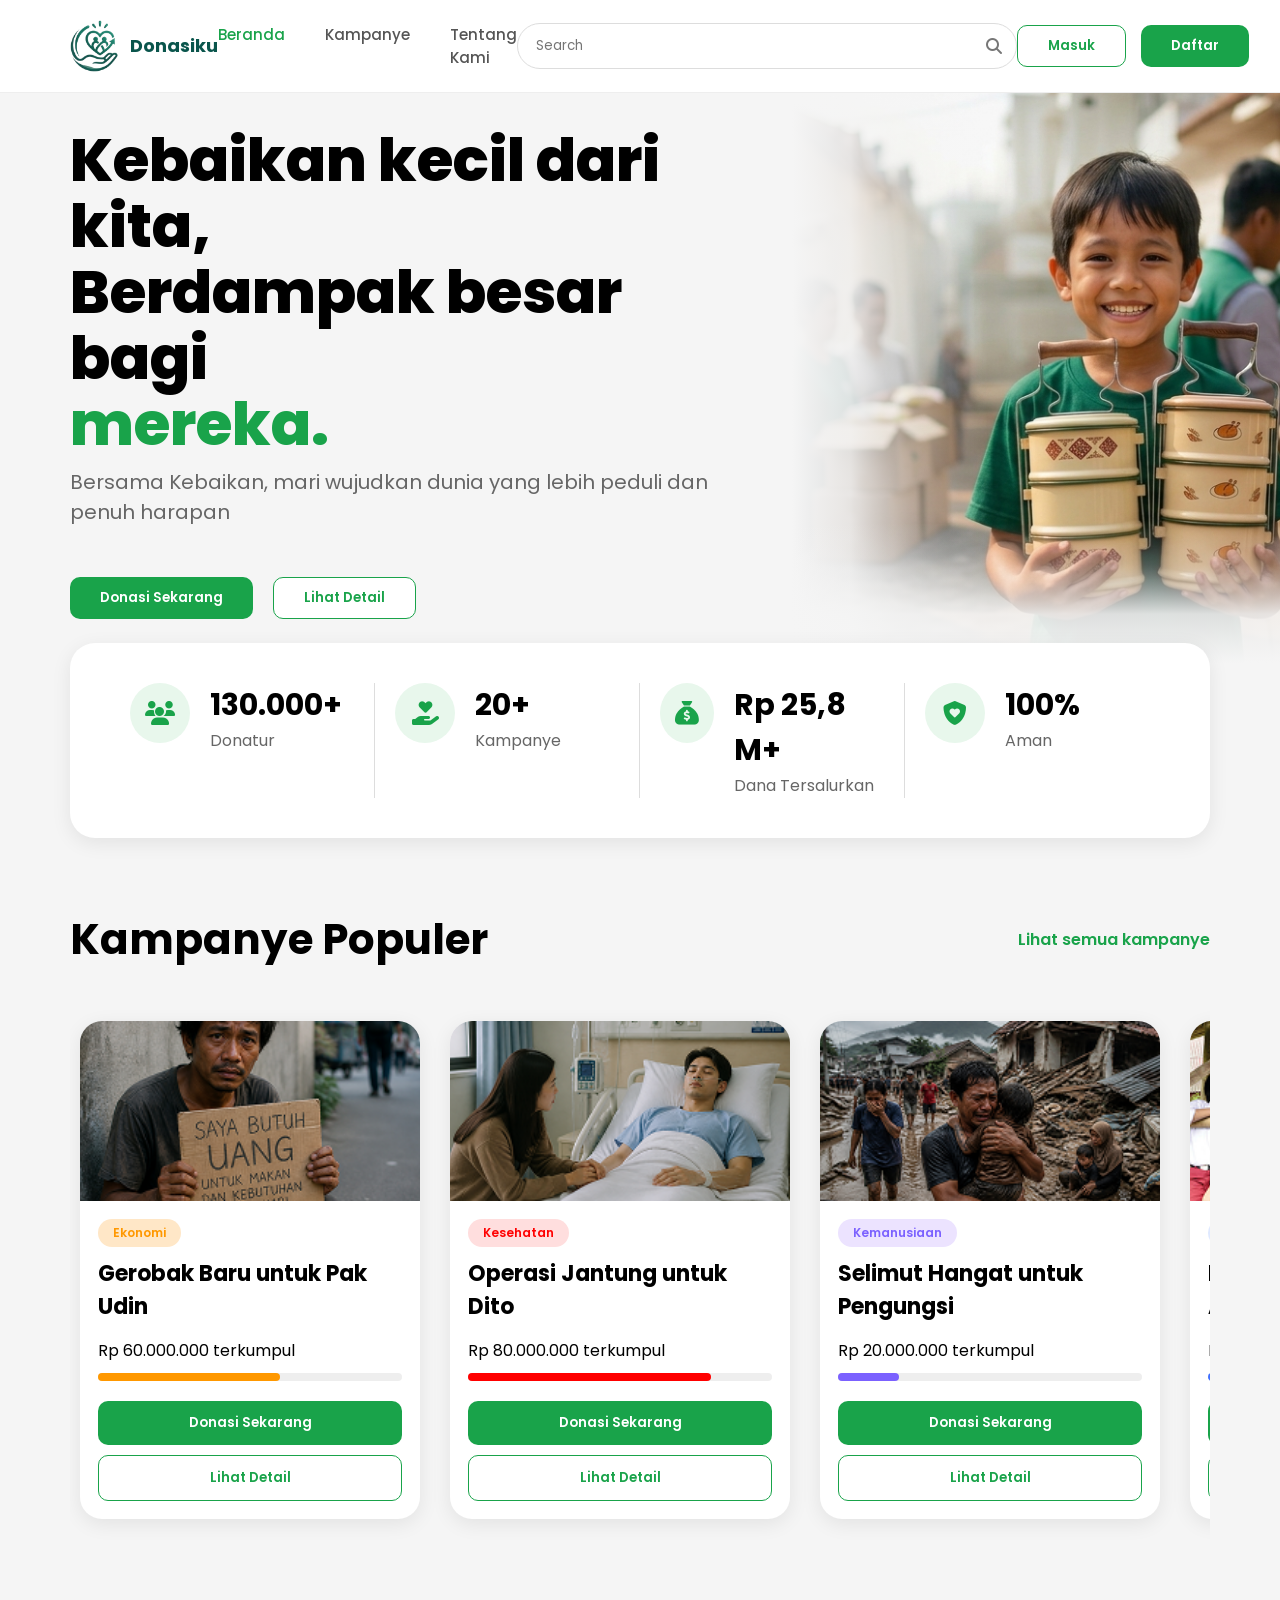
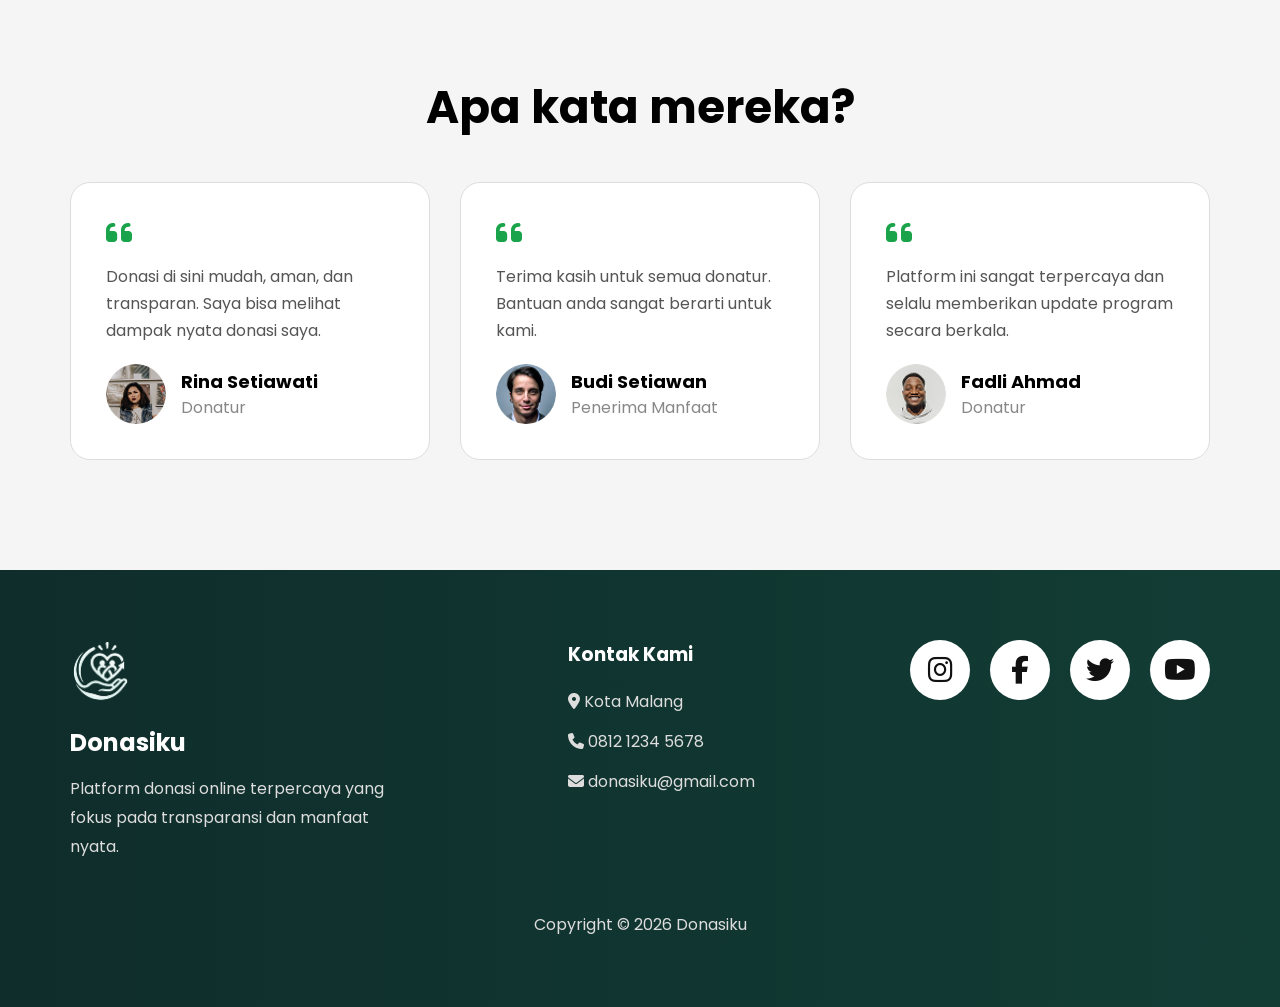
==== beforelogin.html @ 8bc4c72b "Add files via upload" ====
<!DOCTYPE html>
<html lang="id">

<head>
  <meta charset="UTF-8">
  <meta name="viewport" content="width=device-width, initial-scale=1.0">
  <title>Donasiku</title>

  <!-- GOOGLE FONT -->
  <link rel="preconnect" href="https://fonts.googleapis.com">
  <link href="https://fonts.googleapis.com/css2?family=Poppins:wght@300;400;500;600;700;800&display=swap"
    rel="stylesheet">

  <!-- FONT AWESOME -->
  <link rel="stylesheet" href="https://cdnjs.cloudflare.com/ajax/libs/font-awesome/6.5.1/css/all.min.css" />

  <link rel="stylesheet" href="beforelogin.css">
</head>

<body>
  <div class="container">
    <!-- NAVBAR -->
    <nav class="navbar">

      <div class="logo">
        <img src="img/logo.png">
        <h2><span>Donasi</span>ku</h2>
      </div>

      <div class="nav-links">
        <a href="#" class="active">Beranda</a>
        <a href="#">Kampanye</a>
        <a href="#">Tentang Kami</a>
      </div>

      <div class="search-box">
        <input type="text" placeholder="Search">
        <i class="fa-solid fa-magnifying-glass"></i>
      </div>

      <div class="nav-buttons">
        <button class="btn-outline">Masuk</button>
        <button class="btn-primary">Daftar</button>
      </div>

    </nav>

    <!-- HERO -->
    <section class="hero">

      <div class="hero-text">

        <h1>
          Kebaikan kecil dari kita, <br>
          Berdampak besar bagi <br>
          <span>mereka.</span>
        </h1>

        <p>
          Bersama Kebaikan, mari wujudkan dunia
          yang lebih peduli dan penuh harapan
        </p>

        <div class="hero-buttons">
          <button class="btn-primary">Donasi Sekarang</button>
          <button class="btn-outline">Lihat Detail</button>
        </div>

      </div>

      <div class="hero-image">
        <img src="img/banner.png">
        <div class="hero-brush"></div>
        <div class="hero-bottom-brush"></div>
      </div>

    </section>

    <!-- STATS -->
    <section class="stats">

      <div class="stat-box">
        <i class="fa-solid fa-users"></i>

        <div>
          <h3>130.000+</h3>
          <p>Donatur</p>
        </div>
      </div>

      <div class="stat-box">
        <i class="fa-solid fa-hand-holding-heart"></i>

        <div>
          <h3>20+</h3>
          <p>Kampanye</p>
        </div>
      </div>

      <div class="stat-box">
        <i class="fa-solid fa-sack-dollar"></i>

        <div>
          <h3>Rp 25,8 M+</h3>
          <p>Dana Tersalurkan</p>
        </div>
      </div>

      <div class="stat-box">
        <i class="fa-solid fa-shield-heart"></i>

        <div>
          <h3>100%</h3>
          <p>Aman</p>
        </div>
      </div>

    </section>

    <!-- CAMPAIGN -->
    <section class="section">

      <div class="section-title">
        <h2>Kampanye Populer</h2>
        <a href="#">Lihat semua kampanye</a>
      </div>

      <div class="cards">

        <!-- CARD 1 -->
        <div class="card">

          <img src="img/ekonomi1.png">

          <div class="card-content">

            <span class="category orange">Ekonomi</span>

            <h3>Gerobak Baru untuk Pak Udin</h3>

            <p>Rp 60.000.000 terkumpul</p>

            <div class="progress">
              <span class="progress-orange"></span>
            </div>

            <div class="card-buttons">
              <button class="donate-btn">Donasi Sekarang</button>
              <button class="detail-btn">Lihat Detail</button>
            </div>

          </div>

        </div>

        <!-- CARD 2 -->
        <div class="card">

          <img src="img/kesehatan1.png">

          <div class="card-content">

            <span class="category red">Kesehatan</span>

            <h3>Operasi Jantung untuk Dito</h3>

            <p>Rp 80.000.000 terkumpul</p>

            <div class="progress">
              <span class="progress-red"></span>
            </div>

            <div class="card-buttons">
              <button class="donate-btn">Donasi Sekarang</button>
              <button class="detail-btn">Lihat Detail</button>
            </div>

          </div>

        </div>

        <!-- CARD 3 -->
        <div class="card">

          <img src="img/kemanusiaan1.png">

          <div class="card-content">

            <span class="category purple">Kemanusiaan</span>

            <h3>Selimut Hangat untuk Pengungsi</h3>

            <p>Rp 20.000.000 terkumpul</p>

            <div class="progress">
              <span class="progress-purple"></span>
            </div>

            <div class="card-buttons">
              <button class="donate-btn">Donasi Sekarang</button>
              <button class="detail-btn">Lihat Detail</button>
            </div>

          </div>

        </div>

        <!-- CARD 4 -->
        <div class="card">

          <img src="img/pendidikan1.png">

          <div class="card-content">

            <span class="category blue">Pendidikan</span>

            <h3>Pendidikan Layak Untuk Anak Desa</h3>

            <p>Rp 90.000.000 terkumpul</p>

            <div class="progress">
              <span class="progress-blue"></span>
            </div>

            <div class="card-buttons">
              <button class="donate-btn">Donasi Sekarang</button>
              <button class="detail-btn">Lihat Detail</button>
            </div>

          </div>

        </div>

        <!-- CARD 5 -->
        <div class="card">

          <img src="img/lingkungan1.png">

          <div class="card-content">

            <span class="category green">Lingkungan</span>

            <h3>Bersihkan Sungai Citarum Bersama</h3>

            <p>Rp 70.000.000 terkumpul</p>

            <div class="progress">
              <span class="progress-green"></span>
            </div>

            <div class="card-buttons">
              <button class="donate-btn">Donasi Sekarang</button>
              <button class="detail-btn">Lihat Detail</button>
            </div>

          </div>

        </div>

        <!-- CARD 6 -->
        <div class="card">

          <img src="img/kemanusiaan1.png">

          <div class="card-content">

            <span class="category blue">
              Sosial
            </span>

            <h3>
              Bantuan Sekolah untuk Anak Yatim
            </h3>

            <p>
              Rp 50.000.000 terkumpul
            </p>

            <div class="progress">
              <span class="progress-blue"></span>
            </div>

            <div class="card-buttons">

              <button class="btn btn-primary donate-btn">
                Donasi Sekarang
              </button>

              <button class="btn btn-outline detail-btn">
                Lihat Detail
              </button>

            </div>

          </div>

        </div>


    </section>

    <!-- TESTIMONI -->
    <section class="testimonials">

      <h2>Apa kata mereka?</h2>

      <div class="testimonial-boxes">

        <div class="testimonial">

          <i class="fa-solid fa-quote-left"></i>

          <p>
            Donasi di sini mudah, aman, dan transparan.
            Saya bisa melihat dampak nyata donasi saya.
          </p>

          <div class="user">

            <img src="img/user1.png">

            <div>
              <h4>Rina Setiawati</h4>
              <span>Donatur</span>
            </div>

          </div>

        </div>

        <div class="testimonial">

          <i class="fa-solid fa-quote-left"></i>

          <p>
            Terima kasih untuk semua donatur.
            Bantuan anda sangat berarti untuk kami.
          </p>

          <div class="user">

            <img src="img/user2.png">

            <div>
              <h4>Budi Setiawan</h4>
              <span>Penerima Manfaat</span>
            </div>

          </div>

        </div>

        <div class="testimonial">

          <i class="fa-solid fa-quote-left"></i>

          <p>
            Platform ini sangat terpercaya dan selalu
            memberikan update program secara berkala.
          </p>

          <div class="user">

            <img src="img/user3.png">

            <div>
              <h4>Fadli Ahmad</h4>
              <span>Donatur</span>
            </div>

          </div>

        </div>

      </div>

    </section>

    <!-- FOOTER -->
    <footer>

      <div class="footer-content">

        <div class="footer-logo">

          <img src="img/whitelogo.png">

          <h2>Donasi<span>ku</span></h2>

          <p>
            Platform donasi online terpercaya yang fokus
            pada transparansi dan manfaat nyata.
          </p>

        </div>

        <div class="footer-contact">

          <h3>Kontak Kami</h3>

          <p><i class="fa-solid fa-location-dot"></i> Kota Malang</p>
          <p><i class="fa-solid fa-phone"></i> 0812 1234 5678</p>
          <p><i class="fa-solid fa-envelope"></i> donasiku@gmail.com</p>

        </div>

        <div class="socials">

          <i class="fa-brands fa-instagram"></i>
          <i class="fa-brands fa-facebook-f"></i>
          <i class="fa-brands fa-twitter"></i>
          <i class="fa-brands fa-youtube"></i>

        </div>

      </div>

      <div class="copyright">
        Copyright © 2026 Donasiku
      </div>

    </footer>

  </div>
  <script src="beforelogin.js"></script>
</body>

</html>
---- beforelogin.css ----
/* =========================
   GLOBAL
========================= */

*{
    margin:0;
    padding:0;
    box-sizing:border-box;
    font-family:'Poppins', sans-serif;
}

body{
    background:#f5f5f5;
    overflow-x:hidden;
}

a{
    text-decoration:none;
}

.container{
    width:100%;
}

/* =========================
   GLOBAL BUTTON
========================= */

.btn{
    transition:all 0.3s ease;
}

.btn:hover{
    transform:translateY(-2px);
}

.btn:active{
    transform:scale(0.97);
}

/* BUTTON HIJAU */

.btn-primary:hover,
.btn-login:hover,
.btn-reset:hover,
.donate-btn:hover{

    background:#14853d;
}

/* BUTTON PUTIH */

.btn-outline:hover,
.detail-btn:hover{

    background:#f5f5f5;

    color:#19a34a;

    border-color:#19a34a;

    box-shadow:0 10px 20px rgba(0,0,0,0.06);
}

/* =========================
   NAVBAR
========================= */

.navbar{
    width:100%;
    background:#fff;

    display:flex;
    justify-content:space-between;
    align-items:center;

    padding:20px 70px;

    position:sticky;
    top:0;
    z-index:1000;

    border-bottom:1px solid #eee;
}

.logo{
    display:flex;
    align-items:center;
    gap:10px;
}

.logo img{
    width:50px;
}

.logo h2{
    color:#0A554C;
    font-size:18px;
}

.logo span{
    font-weight:700;
}

.nav-links{
    display:flex;
    gap:40px;
}

.nav-links a{
    color:#555;
    font-size:15px;
    font-weight:500;
    transition:0.3s;
}

.nav-links a:hover,
.nav-links .active{
    color:#19a34a;
}

.search-box{
    position:relative;
}

.search-box input{
    width:500px;
    padding:12px 40px 12px 18px;

    border:1px solid #ddd;
    border-radius:30px;

    outline:none;
}

.search-box i{
    position:absolute;
    right:15px;
    top:50%;
    transform:translateY(-50%);
    color:#777;
}

.nav-buttons{
    display:flex;
    gap:15px;
}

.btn-outline{
    padding:10px 30px;
    border:1px solid #19a34a;
    border-radius:10px;

    background:#fff;
    color:#19a34a;

    cursor:pointer;
    font-weight:600;
}

.btn-primary{
    padding:10px 30px;
    border:none;
    border-radius:10px;

    background:#19a34a;
    color:#fff;

    cursor:pointer;
    font-weight:600;
}

/* =========================
   HERO
========================= */

.hero{
    display:flex;
    align-items:center;
    justify-content:space-between;

    gap:30px;

    padding:70px;

    overflow:hidden;
    position:relative;
}

.hero-text{
    width:72%;
    z-index:2;
}

.hero-text h1{
    font-size:60px;
    line-height:1.1;
    margin-top:-80px;
    margin-bottom:10px;
    font-weight:800;
}

.hero-text span{
    color:#19a34a;
}

.hero-text p{
    color:#666;
    font-size:20px;
    margin-bottom:10px;
}

.hero-buttons{
    display:flex;
    gap:20px;
    margin-top:50px;
}

.hero-image{
    width:58%;
    position:relative;

    margin-right:-140px;
    margin-top:-150px;

    overflow:hidden;
}

.hero-image img{
    width:120%;
    height:650px;

    object-fit:cover;
    object-position:center;

    border-radius:35px;

    display:block;
}

/* BRUSH KIRI */

.hero-brush{
    position:absolute;
    left:0;
    top:0;

    width:35%;
    height:100%;

    background:linear-gradient(
        to right,
        #f5f5f5 0%,
        rgba(245,245,245,0.9) 30%,
        rgba(245,245,245,0.5) 60%,
        rgba(245,245,245,0) 100%
    );

    z-index:2;
}

/* BRUSH BAWAH */

.hero-bottom-brush{
    position:absolute;

    left:0;
    bottom:0;

    width:100%;
    height:140px;

    background:linear-gradient(
        to top,
        #f5f5f5 0%,
        rgba(245,245,245,0.9) 35%,
        rgba(245,245,245,0.3) 70%,
        rgba(245,245,245,0) 100%
    );

    z-index:3;
}

/* =========================
   STATS
========================= */

.stats{
    margin:-90px 70px 50px;
    background:#fff;

    border-radius:25px;

    display:grid;
    grid-template-columns:repeat(4,1fr);

    padding:40px;

    box-shadow:0 5px 20px rgba(0,0,0,0.08);

    position:relative;
    z-index:10;
}

.stat-box{
    display:flex;
    gap:20px;
    padding:0 20px;

    border-right:1px solid #ddd;
}

.stat-box:last-child{
    border:none;
}

.stat-box i{
    width:60px;
    height:60px;

    background:#e8f7ec;
    border-radius:50%;

    display:flex;
    justify-content:center;
    align-items:center;

    color:#19a34a;
    font-size:24px;
}

.stat-box h3{
    font-size:30px;
}

.stat-box p{
    color:#666;
}

/* =========================
   CAMPAIGN
========================= */

.section{
    padding:20px 70px 70px;
}

.section-title{
    display:flex;
    justify-content:space-between;
    align-items:center;

    margin-bottom:30px;
}

.section-title h2{
    font-size:42px;
}

.section-title a{
    color:#19a34a;
    font-weight:600;
}

/* =========================
   CARDS SCROLL
========================= */

.cards{
    display:flex;
    gap:30px;

    overflow-x:auto;
    overflow-y:visible;

    scroll-behavior:smooth;

    padding:20px 10px 35px;
}

.cards::-webkit-scrollbar{
    height:8px;
}

.cards::-webkit-scrollbar-thumb{
    background:#19a34a;
    border-radius:20px;
}

.cards::-webkit-scrollbar-track{
    background:#eee;
}

/* =========================
   CARD
========================= */

.card{
    min-width:340px;
    max-width:340px;

    background:#fff;

    border-radius:22px;

    flex-shrink:0;

    box-shadow:0 5px 20px rgba(0,0,0,0.08);

    transition:0.3s ease;

    position:relative;

    overflow:visible;
}

.card:hover{
    transform:translateY(-12px);
}

.card img{
    width:100%;
    height:180px;

    object-fit:cover;

    border-radius:22px 22px 0 0;

    display:block;
}

.card-content{
    padding:18px;
}

.category{
    display:inline-block;
    padding:5px 15px;

    border-radius:20px;

    font-size:12px;
    font-weight:600;

    margin-bottom:10px;
}

.orange{
    background:#ffe7c7;
    color:#ff9800;
}

.red{
    background:#ffdede;
    color:red;
}

.purple{
    background:#ece3ff;
    color:#7b61ff;
}

.blue{
    background:#dfe9ff;
    color:#3f6fff;
}

.green{
    background:#dff5e6;
    color:#1b8f4b;
}

.card h3{
    margin-bottom:15px;
    font-size:22px;
}

.progress{
    width:100%;
    height:8px;

    background:#eee;
    border-radius:20px;

    margin:10px 0;
}

.progress span{
    display:block;
    height:100%;
    border-radius:20px;
}

.progress-orange{
    width:60%;
    background:#ff9800;
}

.progress-red{
    width:80%;
    background:red;
}

.progress-purple{
    width:20%;
    background:#7b61ff;
}

.progress-blue{
    width:90%;
    background:#3f6fff;
}

.progress-green{
    width:70%;
    background:#1b8f4b;
}

.card-buttons{
    display:flex;
    flex-direction:column;
    gap:10px;

    margin-top:20px;
}

.card-buttons button{
    padding:12px;
    border-radius:10px;

    cursor:pointer;
    font-weight:600;
}

.donate-btn{
    border:none;
    background:#19a34a;
    color:#fff;
}

.detail-btn{
    border:1px solid #19a34a;
    background:#fff;
    color:#19a34a;
}

/* =========================
   TESTIMONIAL
========================= */

.testimonials{
    padding:50px 70px;
}

.testimonials h2{
    text-align:center;
    margin-bottom:40px;
    font-size:45px;
}

.testimonial-boxes{
    display:grid;
    grid-template-columns:repeat(3,1fr);
    gap:30px;
}

.testimonial{
    background:#fff;

    padding:35px;

    border-radius:20px;

    border:1px solid #ddd;

    transition:0.3s ease;
    cursor:pointer;
}

.testimonial:hover{
    transform:translateY(-15px);
    box-shadow:0 15px 30px rgba(0,0,0,0.08);
}

.testimonial i{
    font-size:30px;
    color:#19a34a;
    margin-bottom:15px;
}

.testimonial p{
    color:#555;
    line-height:1.7;
}

.user{
    display:flex;
    align-items:center;
    gap:15px;

    margin-top:20px;
}

.user img{
    width:60px;
    height:60px;

    border-radius:50%;
    object-fit:cover;
}

.user h4{
    font-size:18px;
}

.user span{
    color:#888;
}

/* =========================
   FOOTER
========================= */

footer{
    background:linear-gradient(to right,#0f2d2b,#123d35);
    color:#fff;

    padding:70px;
    margin-top:60px;
}

.footer-content{
    display:flex;
    justify-content:space-between;
    flex-wrap:wrap;
}

.footer-logo{
    width:30%;
}

.footer-logo img{
    width:60px;
    margin-bottom:15px;
}

.footer-logo h2{
    margin-bottom:15px;
}

.footer-logo p{
    color:#ddd;
    line-height:1.8;
}

.footer-contact h3{
    margin-bottom:20px;
}

.footer-contact p{
    margin-bottom:15px;
    color:#ddd;
}

.socials{
    display:flex;
    gap:20px;
}

.socials i{
    width:60px;
    height:60px;

    background:#fff;
    color:#111;

    border-radius:50%;

    display:flex;
    justify-content:center;
    align-items:center;

    font-size:28px;

    cursor:pointer;
}

.copyright{
    text-align:center;
    margin-top:50px;
    color:#ddd;
}
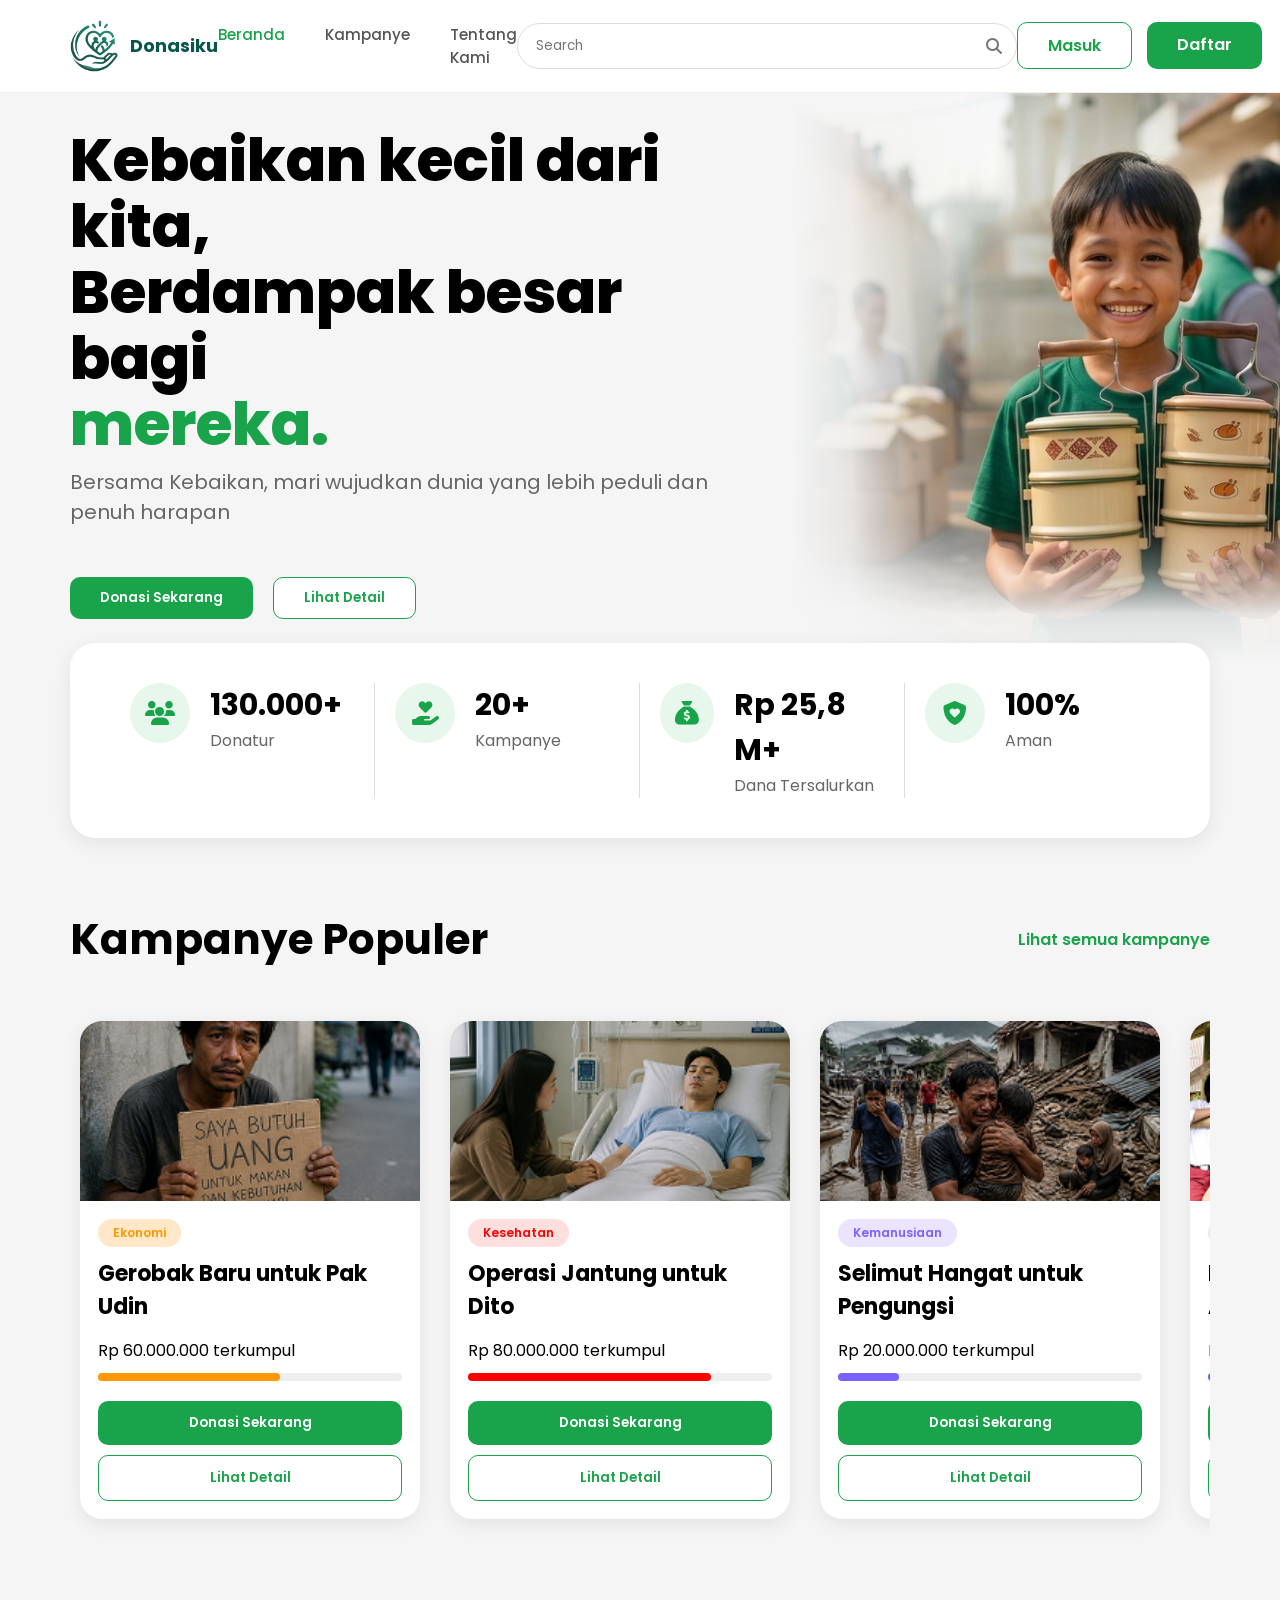
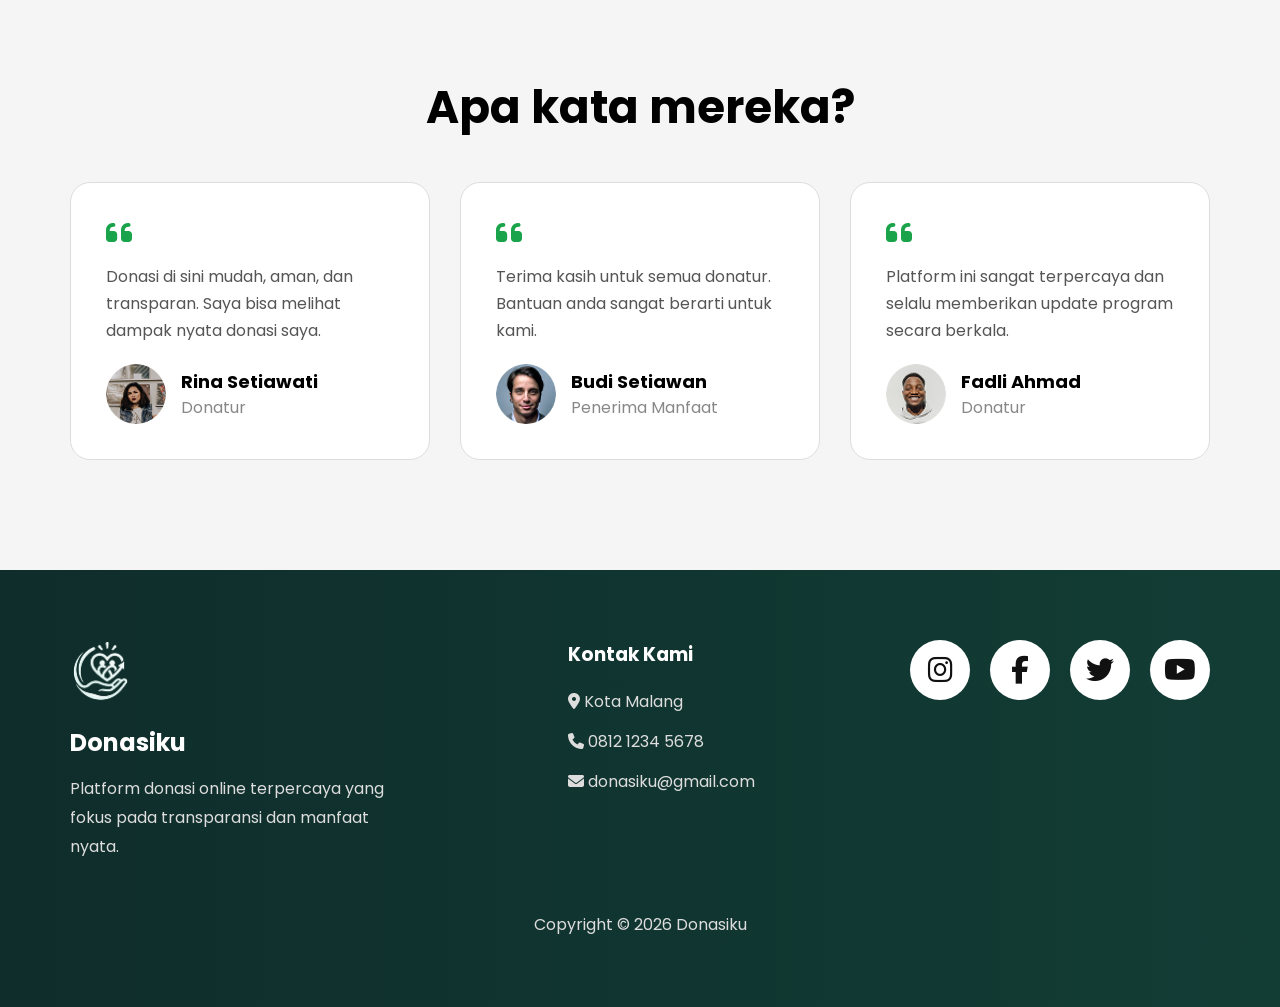
==== commit cf5b92f0: "feat: navigasi page login dan register" ====
--- a/beforelogin.html
+++ b/beforelogin.html
@@ -39,8 +39,8 @@
       </div>
 
       <div class="nav-buttons">
-        <button class="btn-outline">Masuk</button>
-        <button class="btn-primary">Daftar</button>
+        <a href="login.html" class="btn-outline">Masuk</a>
+        <a href="registerPage.html" class="btn-primary">Daftar</a>
       </div>
 
     </nav>
